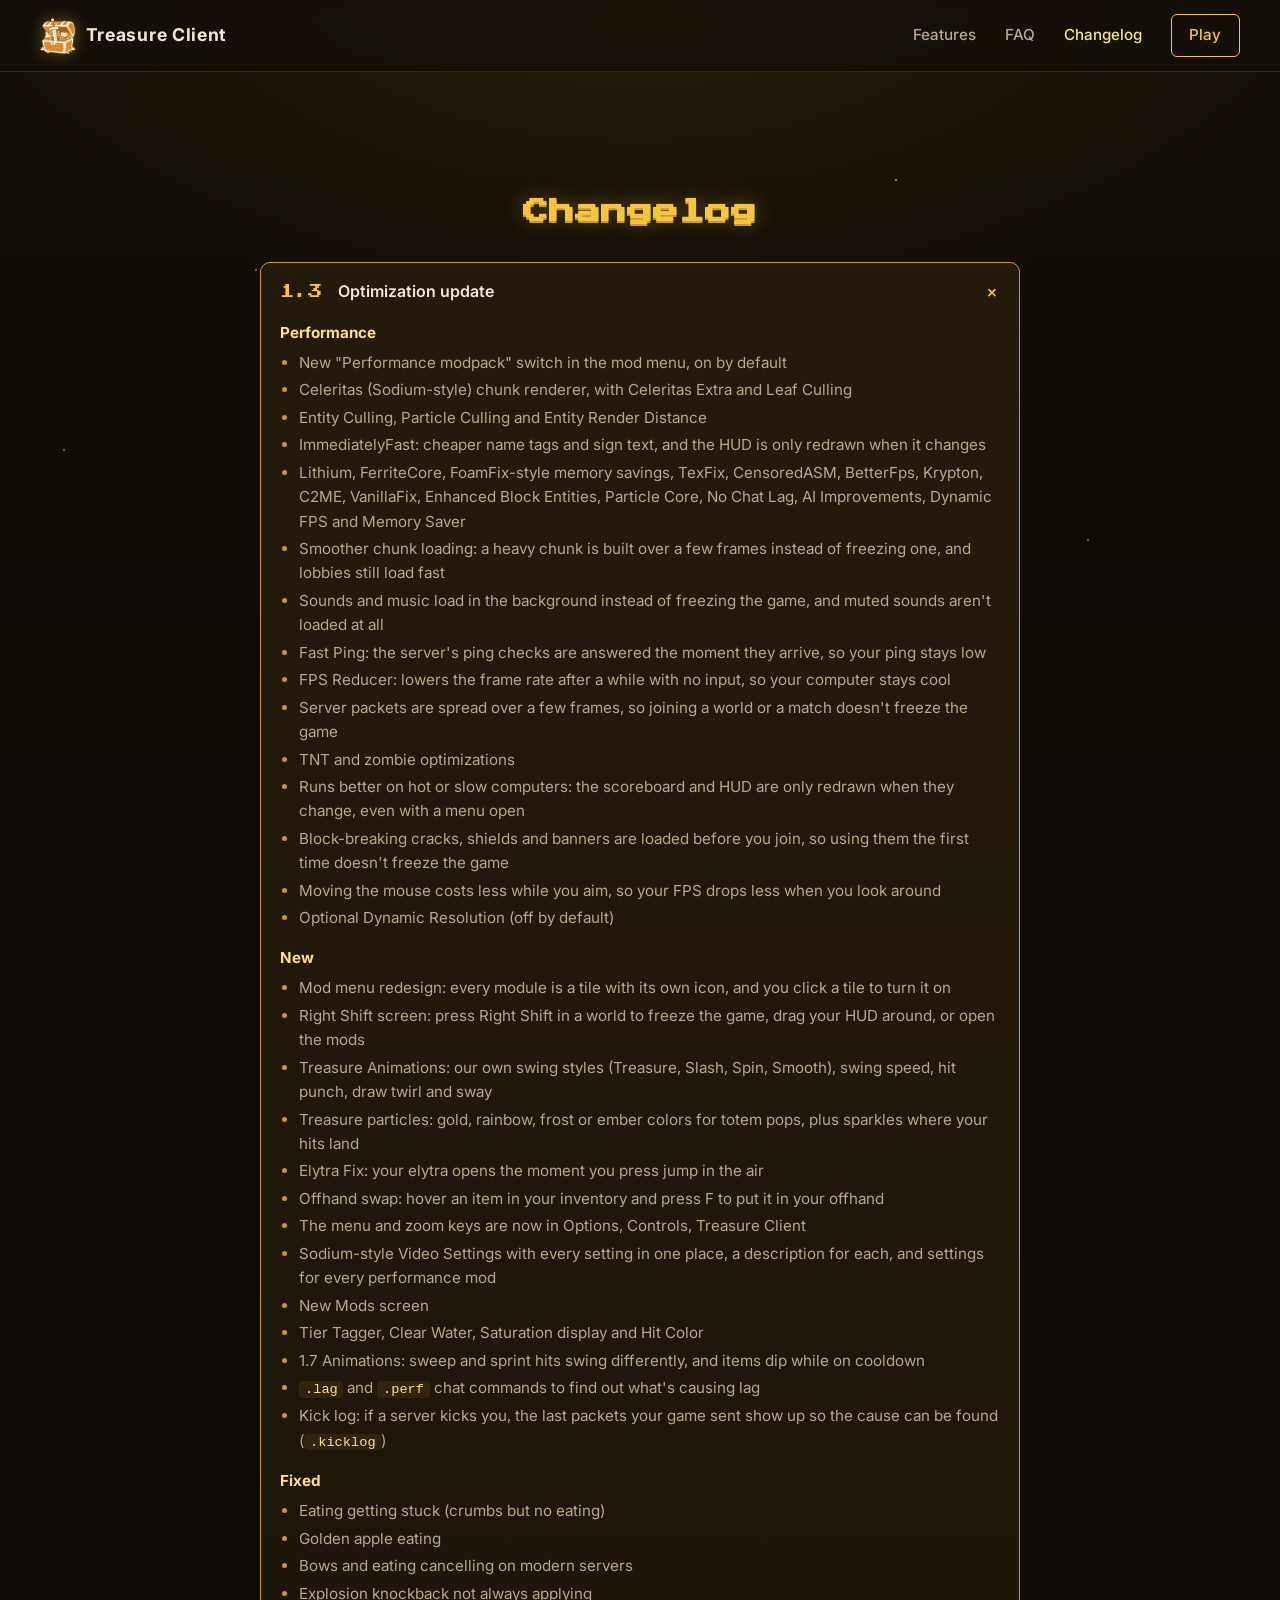
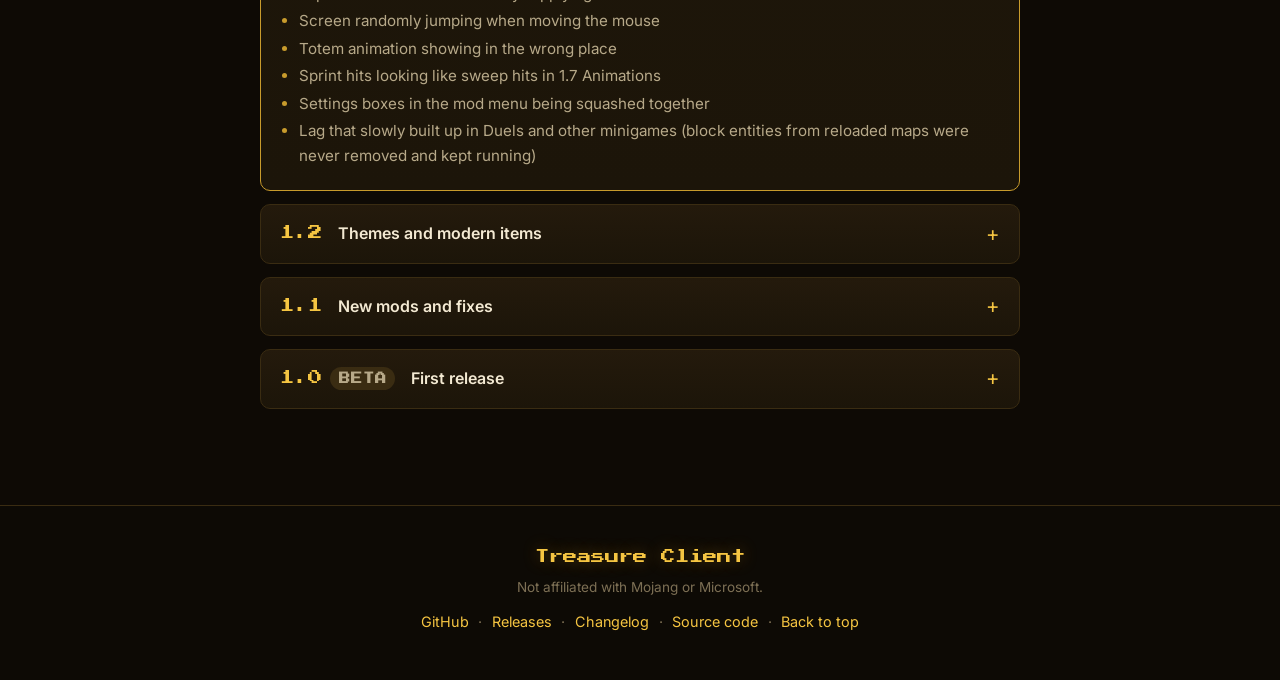
==== changelog.html @ 0bc5e72f "Re-release 1.3 with the Duels lag fix: Play files and release downloads updated, the fix is listed i" ====
<!DOCTYPE html>
<html lang="en">
<head>
    <meta charset="UTF-8">
    <meta name="viewport" content="width=device-width, initial-scale=1.0">
    <title>Changelog · Treasure Client</title>
    <meta name="description" content="Every Treasure Client update: new mods, performance improvements and fixes for each version.">
    <meta name="robots" content="index, follow">
    <link rel="canonical" href="https://treasureclient.github.io/changelog.html">

    <meta property="og:site_name" content="Treasure Client">
    <meta property="og:title" content="Changelog · Treasure Client">
    <meta property="og:description" content="Every Treasure Client update: new mods, performance improvements and fixes for each version.">
    <meta property="og:type" content="website">
    <meta property="og:url" content="https://treasureclient.github.io/changelog.html">
    <meta property="og:image" content="https://treasureclient.github.io/images/main-menu-1.3.jpg">
    <meta name="twitter:card" content="summary_large_image">
    <meta name="theme-color" content="#140f08">


    <link rel="icon" href="favicon.ico" sizes="any">
    <link rel="icon" type="image/png" sizes="32x32" href="images/favicon-32.png">
    <link rel="icon" type="image/png" sizes="192x192" href="images/favicon-192.png">
    <link rel="apple-touch-icon" href="images/apple-touch-icon.png">

    <link rel="preconnect" href="https://fonts.googleapis.com">
    <link rel="preconnect" href="https://fonts.gstatic.com" crossorigin>
    <link href="https://fonts.googleapis.com/css2?family=Press+Start+2P&family=Cinzel:wght@600;700&family=Cinzel+Decorative:wght@900&family=Inter:wght@400;500;600;700&display=swap" rel="stylesheet">
    <link rel="stylesheet" href="style.css">
</head>
<body>
    <div class="starfield" aria-hidden="true"></div>

    <header class="nav">
        <a href="./" class="nav__brand">
            <img class="nav__brand-mark" src="images/logo.png" width="92" height="92" alt="">
            <span class="nav__brand-text">Treasure Client</span>
        </a>
        <nav class="nav__links" aria-label="Primary">
            <a href="features.html">Features</a>
            <a href="faq.html">FAQ</a>
            <a href="changelog.html" aria-current="page">Changelog</a>
            <a class="nav__cta" href="play.html">Play</a>
        </nav>
    </header>

    <main id="top" class="page">
        <section class="changelog" id="changelog">
            <h2 class="section-title">Changelog</h2>
            <div class="changelog__list">
                <details class="change" open>
                    <summary><span class="change__ver">1.3</span><span class="change__name">Optimization update</span></summary>
                    <div class="change__body">
                        <h4>Performance</h4>
                        <ul>
                            <li>New "Performance modpack" switch in the mod menu, on by default</li>
                            <li>Celeritas (Sodium-style) chunk renderer, with Celeritas Extra and Leaf Culling</li>
                            <li>Entity Culling, Particle Culling and Entity Render Distance</li>
                            <li>ImmediatelyFast: cheaper name tags and sign text, and the HUD is only redrawn when it changes</li>
                            <li>Lithium, FerriteCore, FoamFix-style memory savings, TexFix, CensoredASM, BetterFps, Krypton, C2ME, VanillaFix, Enhanced Block Entities, Particle Core, No Chat Lag, AI Improvements, Dynamic FPS and Memory Saver</li>
                            <li>Smoother chunk loading: a heavy chunk is built over a few frames instead of freezing one, and lobbies still load fast</li>
                            <li>Sounds and music load in the background instead of freezing the game, and muted sounds aren't loaded at all</li>
                            <li>Fast Ping: the server's ping checks are answered the moment they arrive, so your ping stays low</li>
                            <li>FPS Reducer: lowers the frame rate after a while with no input, so your computer stays cool</li>
                            <li>Server packets are spread over a few frames, so joining a world or a match doesn't freeze the game</li>
                            <li>TNT and zombie optimizations</li>
                            <li>Runs better on hot or slow computers: the scoreboard and HUD are only redrawn when they change, even with a menu open</li>
                            <li>Block-breaking cracks, shields and banners are loaded before you join, so using them the first time doesn't freeze the game</li>
                            <li>Moving the mouse costs less while you aim, so your FPS drops less when you look around</li>
                            <li>Optional Dynamic Resolution (off by default)</li>
                        </ul>
                        <h4>New</h4>
                        <ul>
                            <li>Mod menu redesign: every module is a tile with its own icon, and you click a tile to turn it on</li>
                            <li>Right Shift screen: press Right Shift in a world to freeze the game, drag your HUD around, or open the mods</li>
                            <li>Treasure Animations: our own swing styles (Treasure, Slash, Spin, Smooth), swing speed, hit punch, draw twirl and sway</li>
                            <li>Treasure particles: gold, rainbow, frost or ember colors for totem pops, plus sparkles where your hits land</li>
                            <li>Elytra Fix: your elytra opens the moment you press jump in the air</li>
                            <li>Offhand swap: hover an item in your inventory and press F to put it in your offhand</li>
                            <li>The menu and zoom keys are now in Options, Controls, Treasure Client</li>
                            <li>Sodium-style Video Settings with every setting in one place, a description for each, and settings for every performance mod</li>
                            <li>New Mods screen</li>
                            <li>Tier Tagger, Clear Water, Saturation display and Hit Color</li>
                            <li>1.7 Animations: sweep and sprint hits swing differently, and items dip while on cooldown</li>
                            <li><code>.lag</code> and <code>.perf</code> chat commands to find out what's causing lag</li>
                            <li>Kick log: if a server kicks you, the last packets your game sent show up so the cause can be found (<code>.kicklog</code>)</li>
                        </ul>
                        <h4>Fixed</h4>
                        <ul>
                            <li>Eating getting stuck (crumbs but no eating)</li>
                            <li>Golden apple eating</li>
                            <li>Bows and eating cancelling on modern servers</li>
                            <li>Explosion knockback not always applying</li>
                            <li>Screen randomly jumping when moving the mouse</li>
                            <li>Totem animation showing in the wrong place</li>
                            <li>Sprint hits looking like sweep hits in 1.7 Animations</li>
                            <li>Settings boxes in the mod menu being squashed together</li>
                            <li>Lag that slowly built up in Duels and other minigames (block entities from reloaded maps were never removed and kept running)</li>
                        </ul>
                    </div>
                </details>
                <details class="change">
                    <summary><span class="change__ver">1.2</span><span class="change__name">Themes and modern items</span></summary>
                    <div class="change__body">
                        <h4>Added mods</h4>
                        <ul>
                            <li>Low Fire</li>
                            <li>Low Shield</li>
                            <li>Small Totem</li>
                            <li>Password Hider</li>
                            <li>ViaVersion</li>
                        </ul>
                        <h4>Mod menu redesign</h4>
                        <ul>
                            <li>New side tabs (Modules, HUD Editor, Themes)</li>
                            <li>New Treasure Client logo</li>
                            <li>Themes: Treasure, Frost, Tropical, Terracotta and Forest</li>
                            <li>Theme backgrounds on the main menu and other menus</li>
                        </ul>
                        <h4>ViaVersion</h4>
                        <ul>
                            <li>Modern blocks and items show up on newer servers</li>
                            <li>Modern items (wind charge, mace, spears, copper and more)</li>
                            <li>Old block and item textures updated to the new ones</li>
                            <li>New potion colors</li>
                            <li>Spears work on newer servers (jab and charge)</li>
                        </ul>
                        <h4>Fixed</h4>
                        <ul>
                            <li>Mod menu scrolling with the mouse wheel</li>
                            <li>Pink potion textures</li>
                            <li>Mods turn on with one click now</li>
                            <li>Netherite armor not showing when worn</li>
                        </ul>
                    </div>
                </details>
                <details class="change">
                    <summary><span class="change__ver">1.1</span><span class="change__name">New mods and fixes</span></summary>
                    <div class="change__body">
                        <h4>Added mods</h4>
                        <ul>
                            <li>No Hurt Cam</li>
                            <li>TNT Timer</li>
                            <li>Smooth Zoom</li>
                        </ul>
                        <h4>Mod menu redesign</h4>
                        <ul>
                            <li>Settings boxes for each mod</li>
                            <li>Reorganized tabs</li>
                        </ul>
                        <h4>Fixed</h4>
                        <ul>
                            <li>Mod menu search</li>
                            <li>Toggle Sprint</li>
                            <li>Toggle Sneak</li>
                            <li>Mods no longer work while turned off</li>
                        </ul>
                    </div>
                </details>
                <details class="change">
                    <summary><span class="change__ver">1.0 <span class="badge badge--dim">Beta</span></span><span class="change__name">First release</span></summary>
                    <div class="change__body">
                        <ul>
                            <li>First version of Treasure Client</li>
                            <li>The JS version is very laggy, so use WASM if you can</li>
                        </ul>
                    </div>
                </details>
            </div>
        </section>

    </main>

    <footer class="footer">
        <p class="footer__brand">Treasure Client</p>
        <p class="footer__note">Not affiliated with Mojang or Microsoft.</p>
        <p class="footer__links">
            <a href="https://github.com/TreasureClient/treasureclient.github.io" target="_blank" rel="noopener">GitHub</a>
            <span>·</span>
            <a href="https://github.com/TreasureClient/treasureclient.github.io/releases" target="_blank" rel="noopener">Releases</a>
            <span>·</span>
            <a href="changelog.html">Changelog</a>
            <span>·</span>
            <a href="https://github.com/TreasureClient/Treasure-Client-1.12-src" target="_blank" rel="noopener">Source code</a>
            <span>·</span>
            <a href="#top">Back to top</a>
        </p>
    </footer>

</body>
</html>
---- style.css ----
/* =========================================================
   Treasure Client — landing page styles
   Theme: warm near-black background, gold accents,
   pixel-font branding inspired by the in-game title screen.
   ========================================================= */

:root {
    /* Core palette */
    --bg:          #140f08;   /* deep warm brown-black */
    --bg-2:        #1c1509;   /* slightly lighter panel */
    --bg-3:        #241a0c;   /* card surface */
    --border:      #3a2c12;   /* subtle warm border */

    /* Gold accents */
    --gold:        #f5c542;   /* primary gold */
    --gold-bright: #ffe08a;   /* highlight */
    --gold-deep:   #c89b2c;   /* shadow / pressed */
    --gold-glow:   rgba(245, 197, 66, 0.35);

    /* Text */
    --text:        #f3e9d2;
    --text-dim:    #b7a989;
    --text-faint:  #7d7055;

    /* Fonts */
    --font-pixel:  'Press Start 2P', monospace;
    --font-title:  'Cinzel Decorative', 'Cinzel', Georgia, serif;
    --font-title-2: 'Cinzel', Georgia, serif;
    --font-body:   'Inter', system-ui, -apple-system, 'Segoe UI', sans-serif;

    /* Layout */
    --maxw: 1080px;
    --radius: 10px;
}

* { box-sizing: border-box; }

html { scroll-behavior: smooth; background: #0e0a05; }

body {
    margin: 0;
    min-height: 100vh;
    font-family: var(--font-body);
    color: var(--text);
    background:
        radial-gradient(1200px 700px at 50% -10%, #2a1f0d 0%, transparent 60%),
        linear-gradient(180deg, #140f08 0%, #0e0a05 100%);
    background-attachment: fixed;
    line-height: 1.6;
    overflow-x: hidden;
}

a { color: var(--gold); text-decoration: none; transition: color .18s ease; }
a:hover { color: var(--gold-bright); }

img { max-width: 100%; display: block; }

/* ---------------------------------------------------------
   Gold star field (the little particles in the screenshot)
   --------------------------------------------------------- */
.starfield {
    position: fixed;
    inset: 0;
    z-index: 0;
    pointer-events: none;
    background-image:
        radial-gradient(1.5px 1.5px at 20% 30%, var(--gold) 50%, transparent 51%),
        radial-gradient(1.5px 1.5px at 70% 20%, var(--gold-bright) 50%, transparent 51%),
        radial-gradient(1px 1px   at 40% 70%, var(--gold-deep) 50%, transparent 51%),
        radial-gradient(1.5px 1.5px at 85% 60%, var(--gold) 50%, transparent 51%),
        radial-gradient(1px 1px   at 10% 80%, var(--gold-bright) 50%, transparent 51%),
        radial-gradient(1.5px 1.5px at 55% 45%, var(--gold-deep) 50%, transparent 51%),
        radial-gradient(1px 1px   at 90% 15%, var(--gold) 50%, transparent 51%),
        radial-gradient(1.5px 1.5px at 30% 90%, var(--gold-bright) 50%, transparent 51%),
        radial-gradient(1px 1px   at 65% 85%, var(--gold-deep) 50%, transparent 51%),
        radial-gradient(1.5px 1.5px at 5% 50%, var(--gold) 50%, transparent 51%);
    background-size: 100% 100%;
    opacity: .5;
    animation: twinkle 6s ease-in-out infinite alternate;
}

@keyframes twinkle {
    from { opacity: .30; }
    to   { opacity: .60; }
}

/* ---------------------------------------------------------
   Navigation
   --------------------------------------------------------- */
.nav {
    position: sticky;
    top: 0;
    z-index: 10;
    display: flex;
    align-items: center;
    justify-content: space-between;
    gap: 1rem;
    padding: 0.9rem clamp(1rem, 4vw, 2.5rem);
    background: rgba(20, 15, 8, 0.78);
    backdrop-filter: blur(8px);
    border-bottom: 1px solid var(--border);
}

.nav__brand {
    display: inline-flex;
    align-items: center;
    gap: 0.6rem;
    color: var(--text);
}

.nav__brand-mark {
    width: 2.25rem;
    height: 2.25rem;
    object-fit: contain;
    filter: drop-shadow(0 0 8px var(--gold-glow));
}

.nav__brand-text {
    font-weight: 700;
    letter-spacing: 0.04em;
    font-size: 1.1rem;
}

.nav__links {
    display: flex;
    align-items: center;
    gap: clamp(0.8rem, 2.5vw, 1.8rem);
}

.nav__links a { color: var(--text-dim); font-weight: 500; font-size: 0.95rem; }
.nav__links a:hover { color: var(--gold-bright); }
.nav__links a[aria-current="page"]:not(.nav__cta) { color: var(--gold-bright); }
.nav__cta[aria-current="page"] { background: var(--gold); color: var(--bg) !important; }

/* pages other than home: leave room under the nav */
main.page { min-height: calc(100vh - 220px); padding-top: 1.5rem; }

.nav__cta {
    padding: 0.5rem 1.1rem;
    border: 1px solid var(--gold);
    border-radius: 6px;
    color: var(--gold) !important;
    font-weight: 600;
}
.nav__cta:hover {
    background: var(--gold);
    color: var(--bg) !important;
    box-shadow: 0 0 16px var(--gold-glow);
}

/* ---------------------------------------------------------
   Shared containers & section headings
   --------------------------------------------------------- */
main { position: relative; z-index: 1; }

section {
    max-width: var(--maxw);
    margin: 0 auto;
    padding: clamp(3rem, 8vw, 6rem) clamp(1rem, 4vw, 2rem);
}

.section-title {
    font-family: var(--font-pixel);
    font-size: clamp(1rem, 3.5vw, 1.6rem);
    color: var(--gold);
    text-align: center;
    margin: 0 0 2rem;
    text-shadow: 0 2px 0 var(--gold-deep), 0 0 20px var(--gold-glow);
    line-height: 1.5;
}

.section-subtitle {
    text-align: center;
    color: var(--text-dim);
    margin: 0 auto 2.5rem;
    max-width: 48ch;
}

/* ---------------------------------------------------------
   Hero
   --------------------------------------------------------- */
.hero {
    max-width: 1560px;
    display: grid;
    grid-template-columns: minmax(0, 0.75fr) minmax(0, 1.25fr);
    align-items: center;
    gap: clamp(2rem, 4vw, 4rem);
    text-align: center;
    padding-top: clamp(2.5rem, 6vw, 4.5rem);
    padding-bottom: clamp(2.5rem, 6vw, 4.5rem);
}

.hero__text { min-width: 0; display: flex; flex-direction: column; align-items: center; }

.hero__logo {
    margin: 0;
    display: flex;
    flex-direction: column;
    align-items: center;
    gap: 0.5rem;
    font-family: var(--font-title);
    line-height: 1;
}

.hero__logo-main {
    font-size: clamp(2.2rem, 4vw, 4.2rem);
    font-weight: 900;
    letter-spacing: 0.03em;
    /* polished gold: gradient fill with a soft glow behind it */
    background: linear-gradient(180deg, #fff3c4 0%, var(--gold-bright) 30%, var(--gold) 58%, var(--gold-deep) 100%);
    -webkit-background-clip: text;
    background-clip: text;
    color: transparent;
    filter: drop-shadow(0 3px 0 #6b4f12) drop-shadow(0 0 22px var(--gold-glow));
}

.hero__logo-sub {
    font-family: var(--font-title-2);
    font-weight: 700;
    font-size: clamp(1rem, 2vw, 1.7rem);
    color: var(--gold-bright);
    letter-spacing: 0.55em;
    padding-left: 0.55em; /* center the wide letter spacing */
    text-shadow: 0 2px 0 #6b4f12;
}

.hero__tagline {
    font-family: var(--font-title-2);
    font-weight: 600;
    font-size: clamp(1.05rem, 1.6vw, 1.35rem);
    letter-spacing: 0.04em;
    line-height: 1.4;
    color: var(--gold-bright);
    margin: 1.6rem 0 0;
    text-shadow: 0 0 16px var(--gold-glow);
}

.hero__lead {
    max-width: 44ch;
    margin: 1rem auto 0;
    color: var(--text-dim);
    font-size: 1.05rem;
}

/* ---------------------------------------------------------
   Buttons — Minecraft-style bordered panels with gold edges
   --------------------------------------------------------- */
.btn {
    --btn-border: var(--gold);
    display: inline-flex;
    align-items: center;
    justify-content: center;
    font-family: var(--font-body);
    font-weight: 600;
    font-size: 1rem;
    padding: 0.85rem 1.6rem;
    border-radius: var(--radius);
    border: 2px solid var(--btn-border);
    cursor: pointer;
    transition: transform .12s ease, box-shadow .18s ease, background .18s ease, color .18s ease;
    letter-spacing: 0.02em;
}

.btn--lg { padding: 1rem 2rem; font-size: 1.05rem; }

.btn--primary {
    background: linear-gradient(180deg, var(--gold-bright) 0%, var(--gold) 55%, var(--gold-deep) 100%);
    color: #2a1d02;
    border-color: var(--gold-bright);
    box-shadow: 0 4px 0 var(--gold-deep), 0 0 22px var(--gold-glow);
    text-shadow: 0 1px 0 rgba(255, 255, 255, 0.35);
}
.btn--primary:hover {
    transform: translateY(-2px);
    box-shadow: 0 6px 0 var(--gold-deep), 0 0 30px var(--gold-glow);
    color: #2a1d02;
}
.btn--primary:active {
    transform: translateY(2px);
    box-shadow: 0 1px 0 var(--gold-deep), 0 0 18px var(--gold-glow);
}

.btn--ghost {
    background: rgba(245, 197, 66, 0.05);
    color: var(--gold);
    border-color: var(--border);
}
.btn--ghost:hover {
    border-color: var(--gold);
    background: rgba(245, 197, 66, 0.12);
    color: var(--gold-bright);
    box-shadow: 0 0 18px var(--gold-glow);
    transform: translateY(-2px);
}

.btn[aria-disabled="true"] { opacity: 0.85; }

/* ---------------------------------------------------------
   Features
   --------------------------------------------------------- */
.feature-grid {
    display: grid;
    grid-template-columns: repeat(auto-fit, minmax(270px, 1fr));
    gap: 1.2rem;
}

.feature-card {
    background: linear-gradient(180deg, var(--bg-3), var(--bg-2));
    border: 1px solid var(--border);
    border-radius: var(--radius);
    padding: 1.6rem;
    transition: transform .18s ease, border-color .18s ease, box-shadow .18s ease;
}
.feature-card:hover {
    transform: translateY(-4px);
    border-color: var(--gold);
    box-shadow: 0 10px 30px rgba(0, 0, 0, 0.4), 0 0 22px var(--gold-glow);
}

.feature-card h3 {
    margin: 0 0 0.5rem;
    color: var(--gold);
    font-size: 1.15rem;
}

.feature-card p {
    margin: 0;
    color: var(--text-dim);
    font-size: 0.95rem;
}

/* ---------------------------------------------------------
   Play / download buttons (top of the page)
   --------------------------------------------------------- */
.get {
    display: flex;
    flex-wrap: wrap;
    justify-content: center;
    gap: 1.2rem 2.5rem;
    margin: 2rem 0 0;
}

.get__buttons { display: flex; flex-wrap: wrap; gap: 0.7rem; justify-content: center; }

.badge {
    display: inline-block;
    padding: 0.15rem 0.55rem;
    border-radius: 999px;
    background: var(--gold);
    color: #2a1d02;
    font-size: 0.7rem;
    font-weight: 700;
    letter-spacing: 0.08em;
    text-transform: uppercase;
}

/* Play and Download sections: one card per version */
section[id] { scroll-margin-top: 70px; }

.versions-section .section-subtitle { margin-bottom: 2rem; }

.versions {
    display: grid;
    grid-template-columns: repeat(auto-fit, minmax(280px, 1fr));
    gap: 1.2rem;
    max-width: 820px;
    margin: 0 auto;
}

.version-card {
    display: flex;
    flex-direction: column;
    align-items: center;
    gap: 0.9rem;
    text-align: center;
    background: linear-gradient(180deg, var(--bg-3), var(--bg-2));
    border: 1px solid var(--border);
    border-radius: var(--radius);
    padding: 1.6rem;
}
.versions--single { grid-template-columns: minmax(0, 420px); justify-content: center; }

.version-card--beta { border-style: dashed; border-color: var(--gold-deep); }

.version-card__kind {
    margin: 0;
    min-height: 1.4rem;
    font-size: 0.8rem;
    font-weight: 600;
    letter-spacing: 0.08em;
    text-transform: uppercase;
    color: var(--text-faint);
}

.version-card__name { margin: 0; color: var(--text); font-size: 1.25rem; }

.version-card__buttons { display: flex; flex-wrap: wrap; gap: 0.7rem; justify-content: center; }

.version-card__note { margin: 0; color: var(--text-faint); font-size: 0.85rem; }

.get__note {
    margin: 1.8rem 0 0;
    color: var(--text-dim);
    font-size: 0.9rem;
}

/* ---------------------------------------------------------
   Screenshot
   --------------------------------------------------------- */
.hero__shot {
    min-width: 0;
    perspective: 1200px;
    animation: shot-in .9s cubic-bezier(.2, .8, .2, 1) both;
}

.shot__frame {
    --rx: 0deg;
    --ry: 0deg;
    --mx: 50%;
    --my: 50%;
    position: relative;
    margin: 0;
    border: 2px solid var(--gold-deep);
    border-radius: 14px;
    overflow: hidden;
    background: var(--bg-2);
    box-shadow: 0 20px 60px rgba(0, 0, 0, 0.55), 0 0 40px rgba(245, 197, 66, 0.10);
    transform: rotateX(var(--rx)) rotateY(var(--ry));
    transition: transform .25s ease-out, box-shadow .35s ease, border-color .35s ease;
    will-change: transform;
}

.shot__frame img {
    width: 100%;
    height: auto;
    transition: transform .6s cubic-bezier(.2, .8, .2, 1);
}

/* gold light that follows the mouse */
.shot__shine {
    position: absolute;
    inset: 0;
    pointer-events: none;
    opacity: 0;
    background: radial-gradient(600px circle at var(--mx) var(--my), rgba(255, 224, 138, 0.22), transparent 45%);
    transition: opacity .35s ease;
}

.shot__frame:hover {
    transform: rotateX(var(--rx)) rotateY(var(--ry)) translateY(-8px);
    border-color: var(--gold);
    box-shadow: 0 34px 80px rgba(0, 0, 0, 0.6), 0 0 60px var(--gold-glow);
}
.shot__frame:hover .shot__shine { opacity: 1; }

@keyframes shot-in {
    from { opacity: 0; transform: translateY(24px); }
    to   { opacity: 1; transform: none; }
}

/* ---------------------------------------------------------
   Changelog
   --------------------------------------------------------- */
.changelog__list {
    max-width: 760px;
    margin: 0 auto;
    display: flex;
    flex-direction: column;
    gap: 0.8rem;
}

.change {
    background: linear-gradient(180deg, var(--bg-3), var(--bg-2));
    border: 1px solid var(--border);
    border-radius: var(--radius);
    overflow: hidden;
    transition: border-color .18s ease;
}
.change[open] { border-color: var(--gold-deep); }

.change summary {
    cursor: pointer;
    list-style: none;
    display: flex;
    align-items: center;
    gap: 1rem;
    padding: 1rem 1.2rem;
}
.change summary::-webkit-details-marker { display: none; }
.change summary::after {
    content: "+";
    margin-left: auto;
    color: var(--gold);
    font-size: 1.3rem;
    line-height: 1;
    transition: transform .2s ease;
}
.change[open] summary::after { transform: rotate(45deg); }

.change__ver {
    display: inline-flex;
    align-items: center;
    gap: 0.5rem;
    font-family: var(--font-pixel);
    font-size: 0.9rem;
    color: var(--gold);
    white-space: nowrap;
}
.change__name { color: var(--text); font-weight: 600; }
.change summary:hover .change__name { color: var(--gold-bright); }

.change__body { padding: 0 1.2rem 1.2rem; color: var(--text-dim); font-size: 0.95rem; }
.change__intro { margin: 0 0 0.6rem; color: var(--text-faint); }
.change__body h4 { margin: 1rem 0 0.35rem; color: var(--gold-bright); font-size: 0.95rem; }
.change__body h4:first-child { margin-top: 0; }
.change__body ul { margin: 0; padding-left: 1.2rem; }
.change__body li { margin: 0.2rem 0; }
.change__body li::marker { color: var(--gold-deep); }
.change__body code, .faq__item code {
    font-size: 0.9em;
    color: var(--gold-bright);
    background: rgba(245, 197, 66, 0.08);
    padding: 0.05rem 0.35rem;
    border-radius: 4px;
}

.badge--dim { background: var(--border); color: var(--text-dim); }

/* ---------------------------------------------------------
   FAQ
   --------------------------------------------------------- */
.faq__list {
    max-width: 720px;
    margin: 0 auto;
    display: flex;
    flex-direction: column;
    gap: 0.8rem;
}

.faq__item {
    background: var(--bg-2);
    border: 1px solid var(--border);
    border-radius: var(--radius);
    overflow: hidden;
    transition: border-color .18s ease;
}
.faq__item[open] { border-color: var(--gold-deep); }

.faq__item summary {
    cursor: pointer;
    padding: 1rem 1.2rem;
    font-weight: 600;
    color: var(--text);
    list-style: none;
    display: flex;
    justify-content: space-between;
    align-items: center;
    gap: 1rem;
}
.faq__item summary::-webkit-details-marker { display: none; }
.faq__item summary::after {
    content: "+";
    color: var(--gold);
    font-size: 1.3rem;
    line-height: 1;
    transition: transform .2s ease;
}
.faq__item[open] summary::after { transform: rotate(45deg); }
.faq__item summary:hover { color: var(--gold-bright); }

.faq__item p {
    margin: 0;
    padding: 0 1.2rem 1.1rem;
    color: var(--text-dim);
    font-size: 0.95rem;
}

/* ---------------------------------------------------------
   Footer
   --------------------------------------------------------- */
.footer {
    position: relative;
    z-index: 1;
    text-align: center;
    padding: 2.5rem 1rem 3rem;
    border-top: 1px solid var(--border);
    background: rgba(14, 10, 5, 0.6);
}

.footer__brand {
    font-family: var(--font-pixel);
    color: var(--gold);
    font-size: 0.9rem;
    margin: 0 0 0.5rem;
    text-shadow: 0 0 16px var(--gold-glow);
}

.footer__note {
    color: var(--text-faint);
    font-size: 0.85rem;
    margin: 0 0 0.75rem;
}

.footer__links {
    display: flex;
    gap: 0.6rem;
    justify-content: center;
    align-items: center;
    color: var(--text-faint);
    font-size: 0.9rem;
    margin: 0;
}

/* ---------------------------------------------------------
   About (home page, under the hero)
   --------------------------------------------------------- */
.about { padding-top: clamp(1.5rem, 4vw, 3rem); }
.about__lead {
    max-width: 62ch;
    margin: 0 auto 2.5rem;
    text-align: center;
    color: var(--text-dim);
    font-size: 1.08rem;
    line-height: 1.7;
}
.about__stats {
    list-style: none;
    padding: 0;
    margin: 0 auto 3rem;
    display: grid;
    grid-template-columns: repeat(4, minmax(0, 1fr));
    border: 1px solid var(--border);
    border-radius: 12px;
    background: var(--bg-2);
    overflow: hidden;
}
.about__stats li {
    padding: 1.3rem 0.5rem;
    text-align: center;
    border-left: 1px solid var(--border);
}
.about__stats li:first-child { border-left: 0; }
.about__stats strong {
    display: block;
    font-family: var(--font-pixel);
    font-size: clamp(0.9rem, 2.4vw, 1.25rem);
    color: var(--gold);
    text-shadow: 0 0 14px var(--gold-glow);
    margin-bottom: 0.55rem;
}
.about__stats span { color: var(--text-dim); font-size: 0.9rem; }
.about__grid {
    display: grid;
    grid-template-columns: repeat(3, minmax(0, 1fr));
    gap: 1.2rem;
}
.about__item {
    padding: 1.6rem 1.4rem 1.4rem;
    border: 1px solid var(--border);
    border-top: 3px solid var(--gold-deep);
    border-radius: 12px;
    background: linear-gradient(180deg, rgba(245, 197, 66, 0.06), transparent 60%), var(--bg-2);
    transition: transform .2s ease, border-color .2s ease;
}
.about__item:hover { transform: translateY(-4px); border-top-color: var(--gold); }
.about__icon { display: block; font-size: 1.7rem; margin-bottom: 0.7rem; }
.about__item h3 { margin: 0 0 0.5rem; color: var(--gold-bright); font-size: 1.05rem; }
.about__item p { margin: 0; color: var(--text-dim); line-height: 1.6; font-size: 0.95rem; }
.about__cta {
    display: flex;
    flex-wrap: wrap;
    justify-content: center;
    gap: 0.8rem;
    margin-top: 2.5rem;
}
@media (max-width: 800px) {
    .about__grid { grid-template-columns: minmax(0, 1fr); }
    .about__stats { grid-template-columns: repeat(2, minmax(0, 1fr)); }
    .about__stats li:nth-child(3) { border-left: 0; }
    .about__stats li:nth-child(n+3) { border-top: 1px solid var(--border); }
}

/* ---------------------------------------------------------
   Responsive tweaks
   --------------------------------------------------------- */
@media (max-width: 900px) {
    .hero { grid-template-columns: minmax(0, 1fr); }
    .hero__logo-main { font-size: clamp(2.2rem, 10vw, 4.6rem); }
    .hero__logo-sub { font-size: clamp(1rem, 4.5vw, 1.7rem); }
}

@media (max-width: 640px) {
    .nav { flex-wrap: wrap; row-gap: 0.6rem; }
    .nav__links { gap: 0.9rem; flex-wrap: wrap; }
    .nav__links a { font-size: 0.85rem; }
    .nav__cta { padding: 0.35rem 0.8rem; }
    .nav__brand-text { font-size: 1rem; }
    .get__buttons .btn { flex: 1 1 100%; }
    .version-card__buttons .btn { flex: 1 1 100%; }
    .hero__logo-sub { letter-spacing: 0.35em; padding-left: 0.35em; }
    .change summary { flex-wrap: wrap; gap: 0.4rem 1rem; }
}

/* Respect reduced-motion preferences */
@media (prefers-reduced-motion: reduce) {
    .starfield, .hero__shot { animation: none; }
    .shot__frame, .shot__frame img { transition: none; }
    .shot__frame:hover { transform: none; }
    html { scroll-behavior: auto; }
    .btn, .feature-card { transition: none; }
}
[hidden] { display: none !important; }
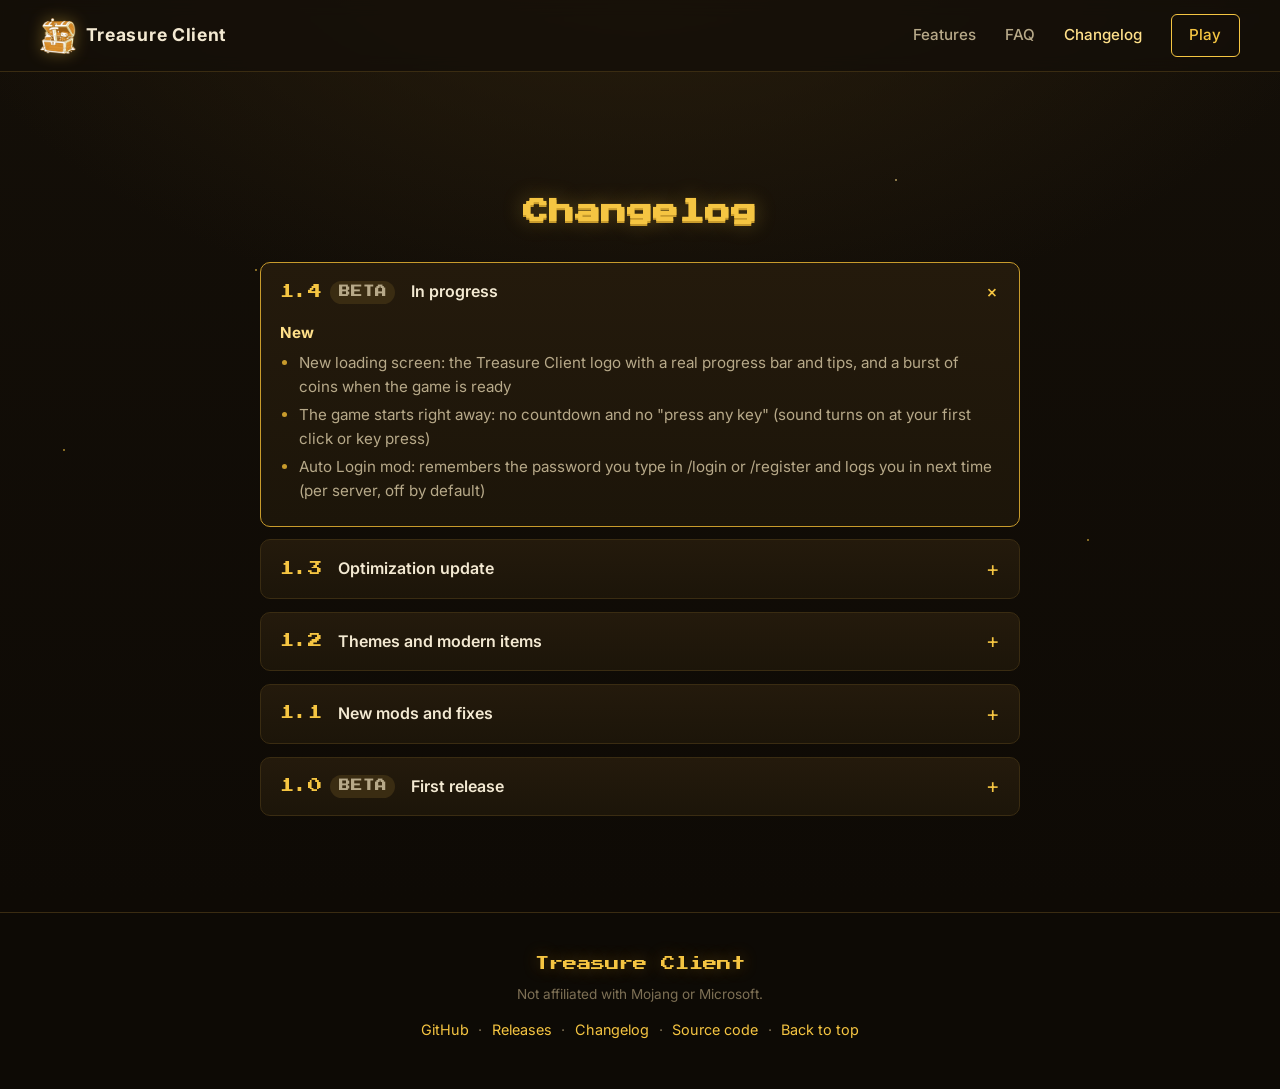
==== commit 4d0c6670: "1.4 Beta is back: Beta card label 1.4 Beta, changelog lists the loading screen and the new Auto Logi" ====
--- a/changelog.html
+++ b/changelog.html
@@ -49,6 +49,17 @@
             <h2 class="section-title">Changelog</h2>
             <div class="changelog__list">
                 <details class="change" open>
+                    <summary><span class="change__ver">1.4 <span class="badge badge--dim">Beta</span></span><span class="change__name">In progress</span></summary>
+                    <div class="change__body">
+                        <h4>New</h4>
+                        <ul>
+                            <li>New loading screen: the Treasure Client logo with a real progress bar and tips, and a burst of coins when the game is ready</li>
+                            <li>The game starts right away: no countdown and no "press any key" (sound turns on at your first click or key press)</li>
+                            <li>Auto Login mod: remembers the password you type in /login or /register and logs you in next time (per server, off by default)</li>
+                        </ul>
+                    </div>
+                </details>
+                <details class="change">
                     <summary><span class="change__ver">1.3</span><span class="change__name">Optimization update</span></summary>
                     <div class="change__body">
                         <h4>Performance</h4>
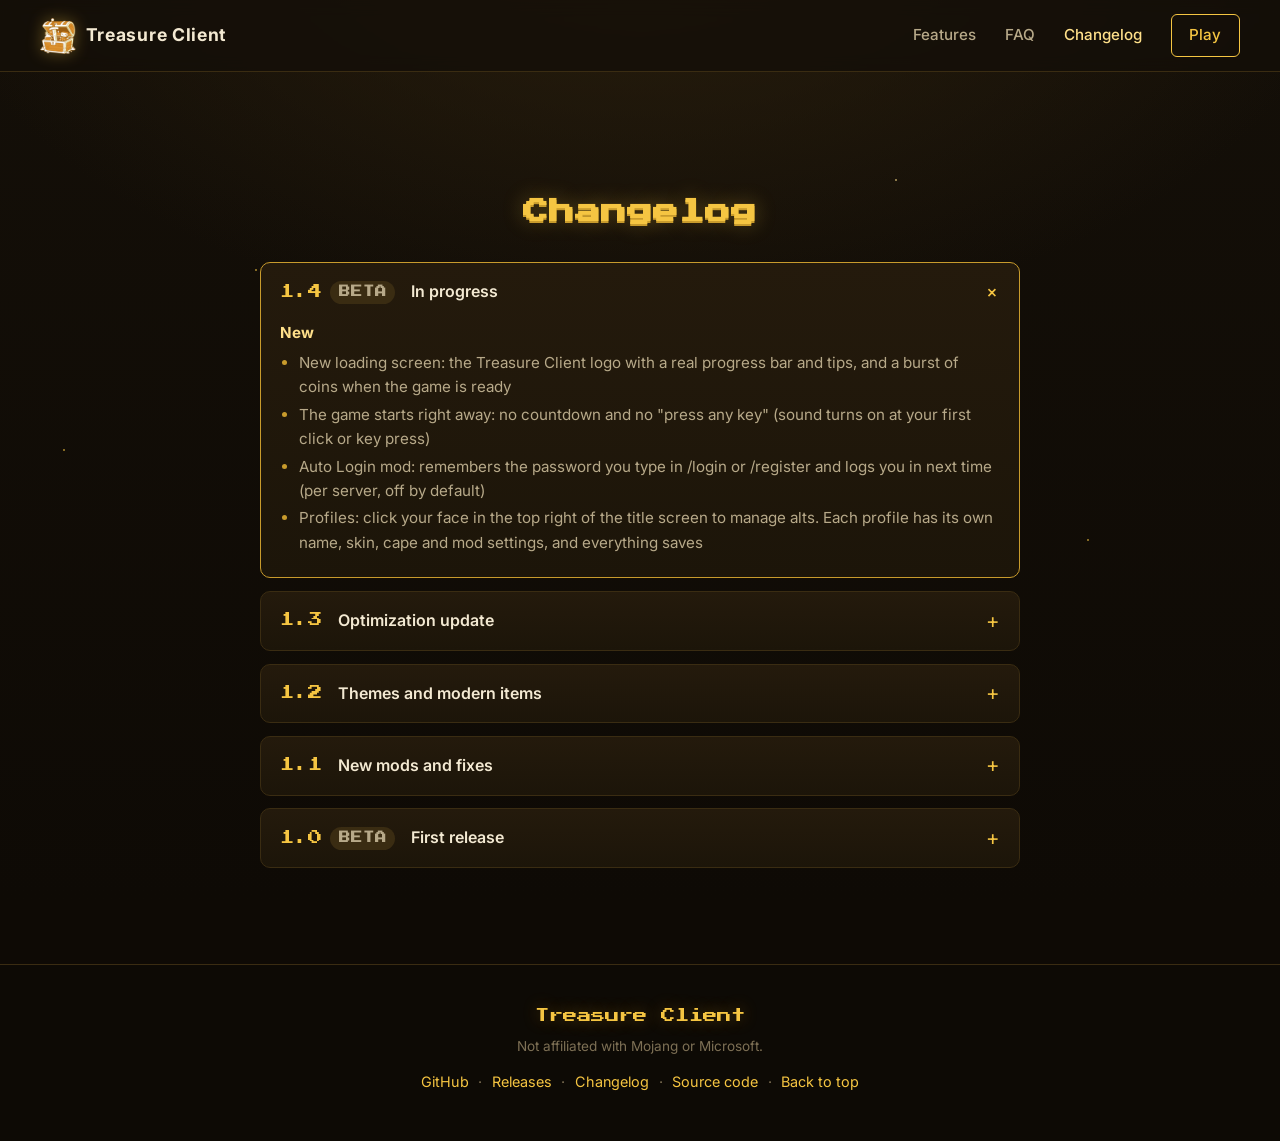
==== commit f328d3d4: "Changelog: Profiles in 1.4 Beta Co-Authored-By: Claude Opus 5.5 <noreply@anthropic.com>" ====
--- a/changelog.html
+++ b/changelog.html
@@ -56,6 +56,7 @@
                             <li>New loading screen: the Treasure Client logo with a real progress bar and tips, and a burst of coins when the game is ready</li>
                             <li>The game starts right away: no countdown and no "press any key" (sound turns on at your first click or key press)</li>
                             <li>Auto Login mod: remembers the password you type in /login or /register and logs you in next time (per server, off by default)</li>
+                            <li>Profiles: click your face in the top right of the title screen to manage alts. Each profile has its own name, skin, cape and mod settings, and everything saves</li>
                         </ul>
                     </div>
                 </details>
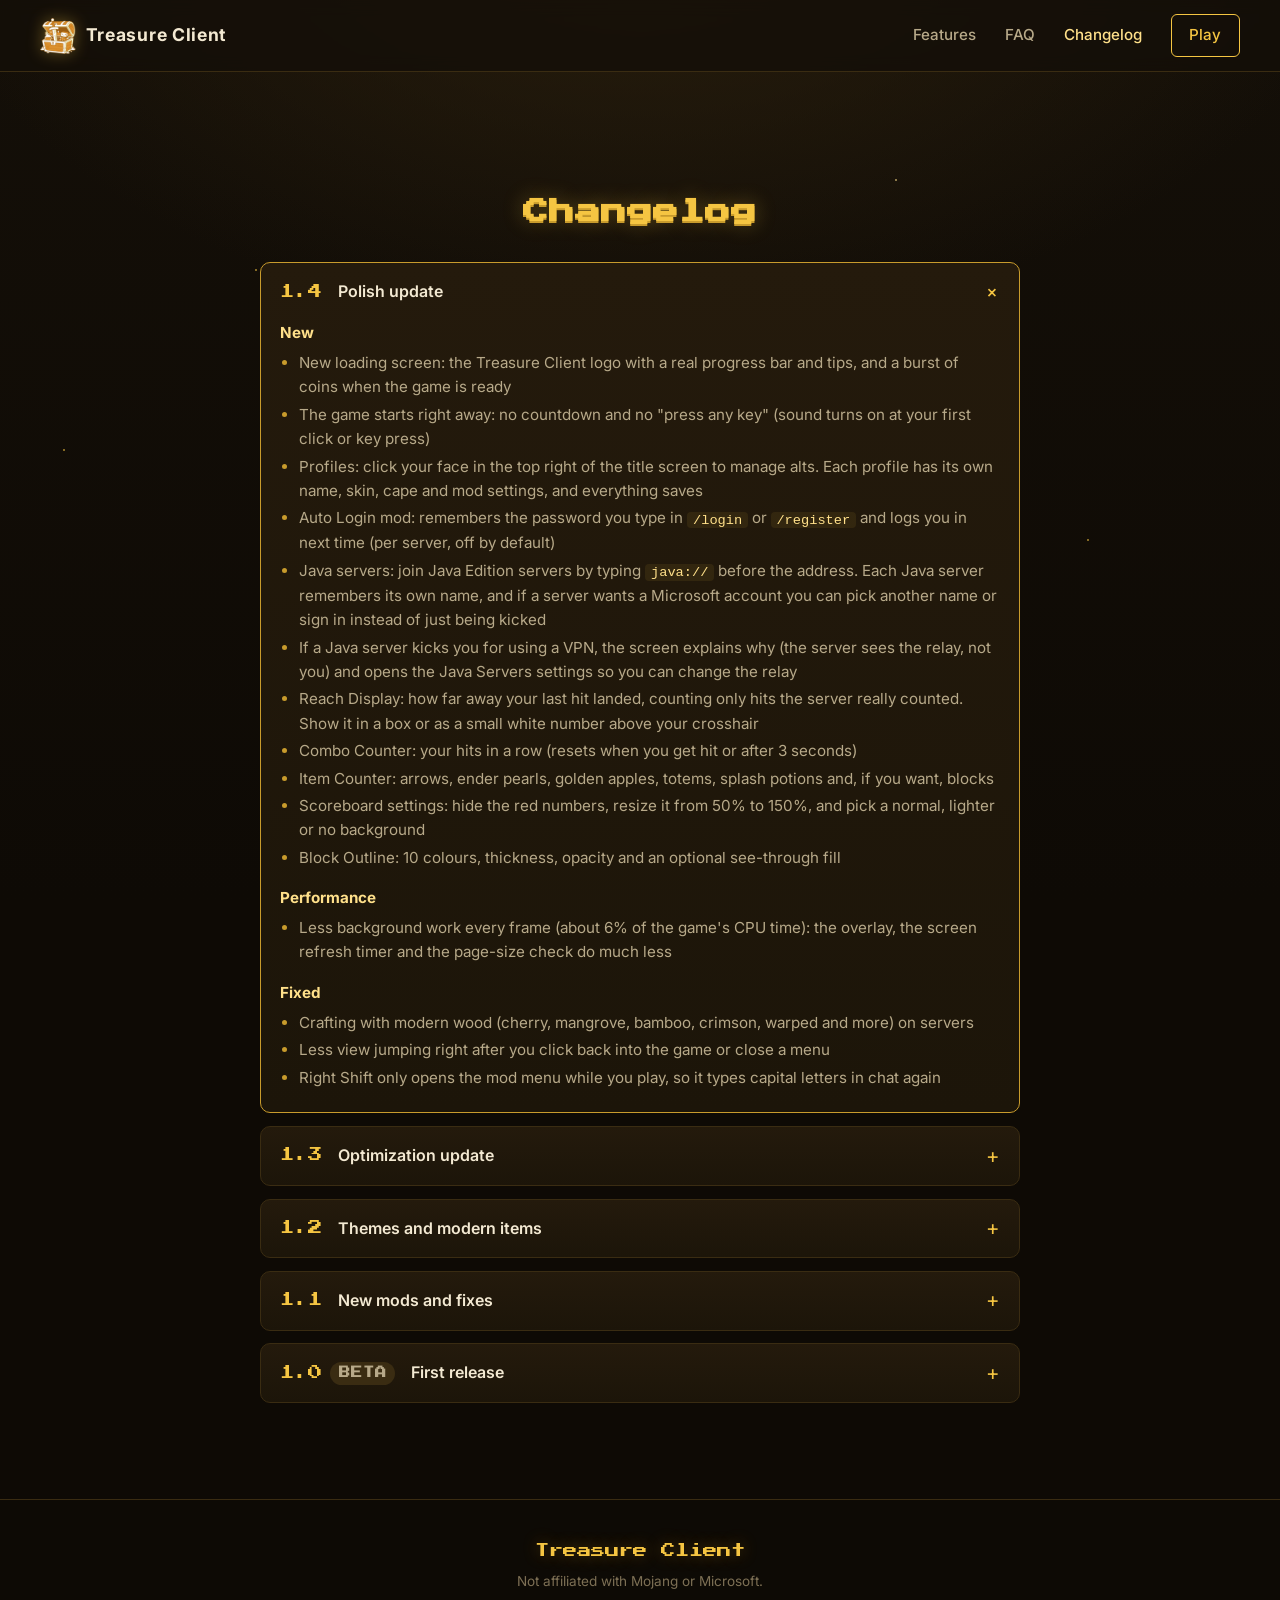
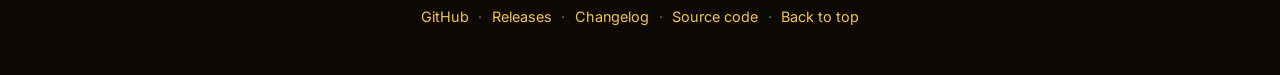
==== commit 5bdcf85f: "Release 1.4: changelog lists everything in 1.4 (Polish update), Play page and download buttons point" ====
--- a/changelog.html
+++ b/changelog.html
@@ -49,14 +49,31 @@
             <h2 class="section-title">Changelog</h2>
             <div class="changelog__list">
                 <details class="change" open>
-                    <summary><span class="change__ver">1.4 <span class="badge badge--dim">Beta</span></span><span class="change__name">In progress</span></summary>
+                    <summary><span class="change__ver">1.4</span><span class="change__name">Polish update</span></summary>
                     <div class="change__body">
                         <h4>New</h4>
                         <ul>
                             <li>New loading screen: the Treasure Client logo with a real progress bar and tips, and a burst of coins when the game is ready</li>
                             <li>The game starts right away: no countdown and no "press any key" (sound turns on at your first click or key press)</li>
-                            <li>Auto Login mod: remembers the password you type in /login or /register and logs you in next time (per server, off by default)</li>
                             <li>Profiles: click your face in the top right of the title screen to manage alts. Each profile has its own name, skin, cape and mod settings, and everything saves</li>
+                            <li>Auto Login mod: remembers the password you type in <code>/login</code> or <code>/register</code> and logs you in next time (per server, off by default)</li>
+                            <li>Java servers: join Java Edition servers by typing <code>java://</code> before the address. Each Java server remembers its own name, and if a server wants a Microsoft account you can pick another name or sign in instead of just being kicked</li>
+                            <li>If a Java server kicks you for using a VPN, the screen explains why (the server sees the relay, not you) and opens the Java Servers settings so you can change the relay</li>
+                            <li>Reach Display: how far away your last hit landed, counting only hits the server really counted. Show it in a box or as a small white number above your crosshair</li>
+                            <li>Combo Counter: your hits in a row (resets when you get hit or after 3 seconds)</li>
+                            <li>Item Counter: arrows, ender pearls, golden apples, totems, splash potions and, if you want, blocks</li>
+                            <li>Scoreboard settings: hide the red numbers, resize it from 50% to 150%, and pick a normal, lighter or no background</li>
+                            <li>Block Outline: 10 colours, thickness, opacity and an optional see-through fill</li>
+                        </ul>
+                        <h4>Performance</h4>
+                        <ul>
+                            <li>Less background work every frame (about 6% of the game's CPU time): the overlay, the screen refresh timer and the page-size check do much less</li>
+                        </ul>
+                        <h4>Fixed</h4>
+                        <ul>
+                            <li>Crafting with modern wood (cherry, mangrove, bamboo, crimson, warped and more) on servers</li>
+                            <li>Less view jumping right after you click back into the game or close a menu</li>
+                            <li>Right Shift only opens the mod menu while you play, so it types capital letters in chat again</li>
                         </ul>
                     </div>
                 </details>
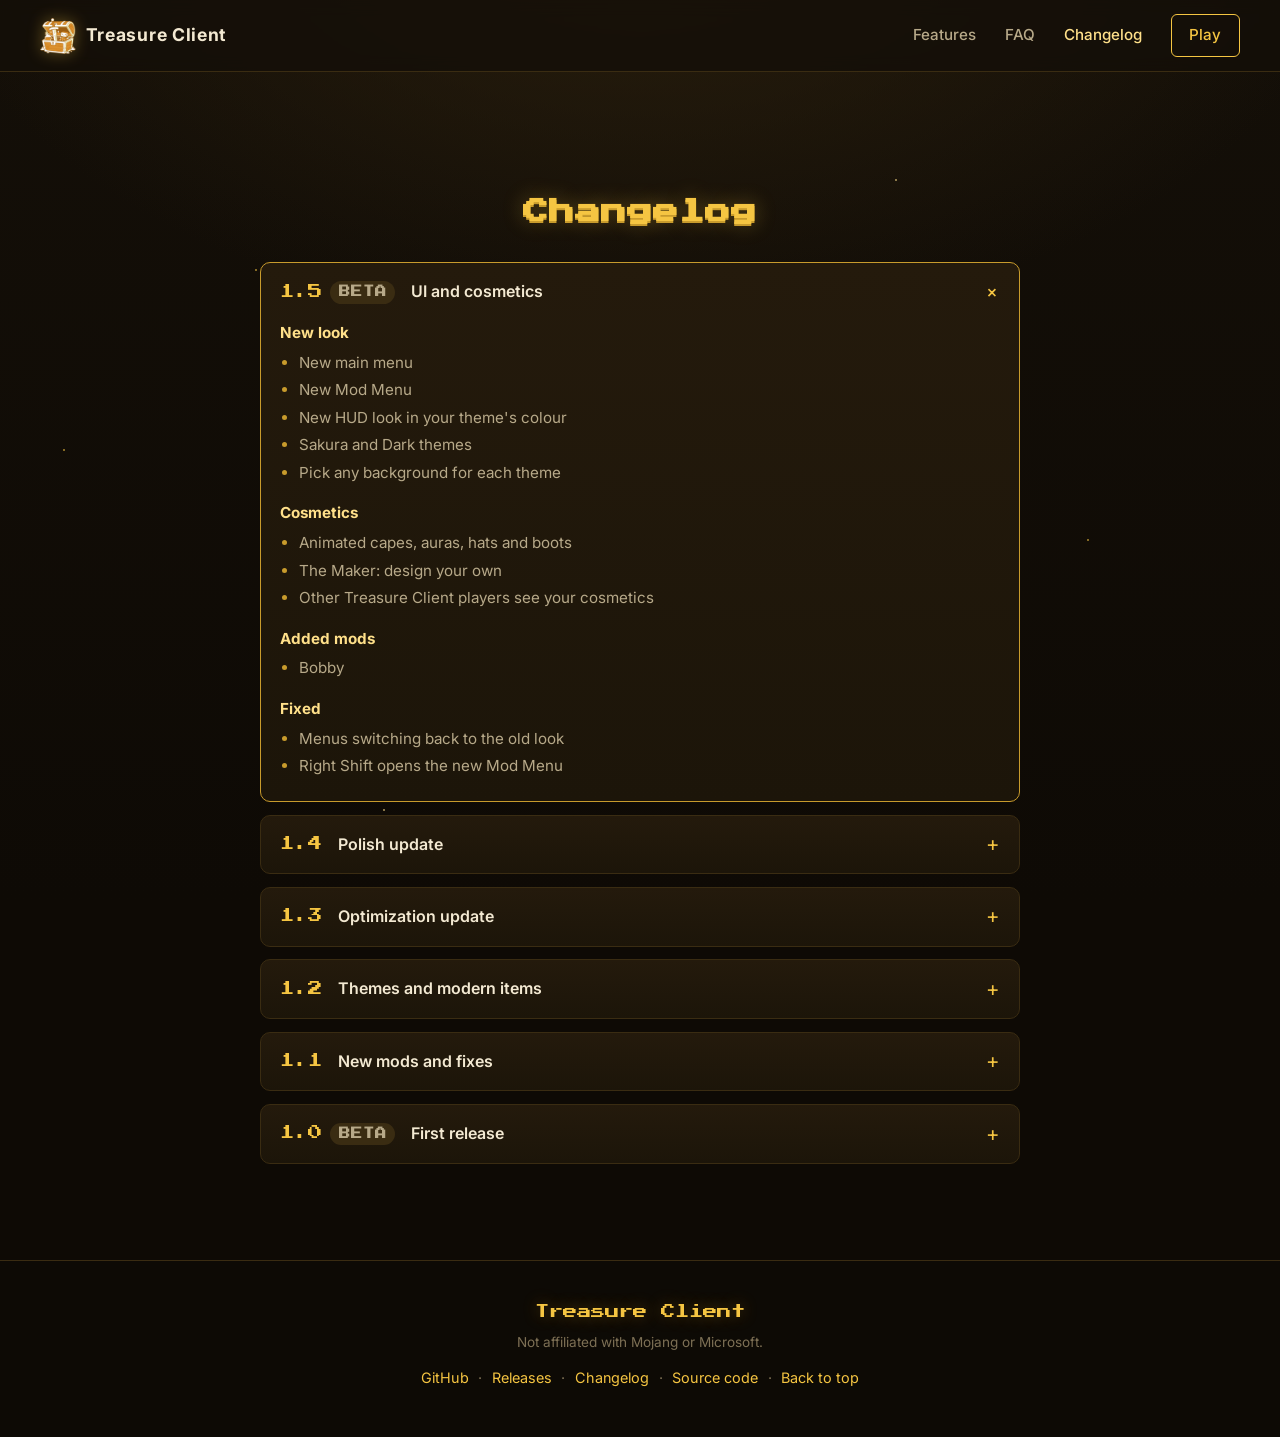
==== commit 7ef08a98: "Shorter changelog: 1.3 and 1.4 now use the same short style as 1.1 and 1.2 (no chat commands or long" ====
--- a/changelog.html
+++ b/changelog.html
@@ -49,82 +49,98 @@
             <h2 class="section-title">Changelog</h2>
             <div class="changelog__list">
                 <details class="change" open>
+                    <summary><span class="change__ver">1.5 <span class="badge badge--dim">Beta</span></span><span class="change__name">UI and cosmetics</span></summary>
+                    <div class="change__body">
+                        <h4>New look</h4>
+                        <ul>
+                            <li>New main menu</li>
+                            <li>New Mod Menu</li>
+                            <li>New HUD look in your theme's colour</li>
+                            <li>Sakura and Dark themes</li>
+                            <li>Pick any background for each theme</li>
+                        </ul>
+                        <h4>Cosmetics</h4>
+                        <ul>
+                            <li>Animated capes, auras, hats and boots</li>
+                            <li>The Maker: design your own</li>
+                            <li>Other Treasure Client players see your cosmetics</li>
+                        </ul>
+                        <h4>Added mods</h4>
+                        <ul>
+                            <li>Bobby</li>
+                        </ul>
+                        <h4>Fixed</h4>
+                        <ul>
+                            <li>Menus switching back to the old look</li>
+                            <li>Right Shift opens the new Mod Menu</li>
+                        </ul>
+                    </div>
+                </details>
+                <details class="change">
                     <summary><span class="change__ver">1.4</span><span class="change__name">Polish update</span></summary>
                     <div class="change__body">
+                        <h4>Added mods</h4>
+                        <ul>
+                            <li>Reach Display</li>
+                            <li>Combo Counter</li>
+                            <li>Item Counter</li>
+                            <li>Block Outline</li>
+                            <li>Scoreboard settings</li>
+                            <li>Auto Login</li>
+                        </ul>
                         <h4>New</h4>
                         <ul>
-                            <li>New loading screen: the Treasure Client logo with a real progress bar and tips, and a burst of coins when the game is ready</li>
-                            <li>The game starts right away: no countdown and no "press any key" (sound turns on at your first click or key press)</li>
-                            <li>Profiles: click your face in the top right of the title screen to manage alts. Each profile has its own name, skin, cape and mod settings, and everything saves</li>
-                            <li>Auto Login mod: remembers the password you type in <code>/login</code> or <code>/register</code> and logs you in next time (per server, off by default)</li>
-                            <li>Java servers: join Java Edition servers by typing <code>java://</code> before the address. Each Java server remembers its own name, and if a server wants a Microsoft account you can pick another name or sign in instead of just being kicked</li>
-                            <li>If a Java server kicks you for using a VPN, the screen explains why (the server sees the relay, not you) and opens the Java Servers settings so you can change the relay</li>
-                            <li>Reach Display: how far away your last hit landed, counting only hits the server really counted. Show it in a box or as a small white number above your crosshair</li>
-                            <li>Combo Counter: your hits in a row (resets when you get hit or after 3 seconds)</li>
-                            <li>Item Counter: arrows, ender pearls, golden apples, totems, splash potions and, if you want, blocks</li>
-                            <li>Scoreboard settings: hide the red numbers, resize it from 50% to 150%, and pick a normal, lighter or no background</li>
-                            <li>Block Outline: 10 colours, thickness, opacity and an optional see-through fill</li>
-                        </ul>
+                            <li>New loading screen</li>
+                            <li>Profiles (switch between alts)</li>
+                            <li>Join Java Edition servers with <code>java://</code></li>
+                        </ul>
+                        <h4>Fixed</h4>
+                        <ul>
+                            <li>Crafting with modern wood on servers</li>
+                            <li>View jumping after closing a menu</li>
+                            <li>Right Shift typing capital letters in chat</li>
+                        </ul>
+                    </div>
+                </details>
+                <details class="change">
+                    <summary><span class="change__ver">1.3</span><span class="change__name">Optimization update</span></summary>
+                    <div class="change__body">
                         <h4>Performance</h4>
                         <ul>
-                            <li>Less background work every frame (about 6% of the game's CPU time): the overlay, the screen refresh timer and the page-size check do much less</li>
-                        </ul>
-                        <h4>Fixed</h4>
-                        <ul>
-                            <li>Crafting with modern wood (cherry, mangrove, bamboo, crimson, warped and more) on servers</li>
-                            <li>Less view jumping right after you click back into the game or close a menu</li>
-                            <li>Right Shift only opens the mod menu while you play, so it types capital letters in chat again</li>
-                        </ul>
-                    </div>
-                </details>
-                <details class="change">
-                    <summary><span class="change__ver">1.3</span><span class="change__name">Optimization update</span></summary>
-                    <div class="change__body">
-                        <h4>Performance</h4>
-                        <ul>
-                            <li>New "Performance modpack" switch in the mod menu, on by default</li>
-                            <li>Celeritas (Sodium-style) chunk renderer, with Celeritas Extra and Leaf Culling</li>
-                            <li>Entity Culling, Particle Culling and Entity Render Distance</li>
-                            <li>ImmediatelyFast: cheaper name tags and sign text, and the HUD is only redrawn when it changes</li>
-                            <li>Lithium, FerriteCore, FoamFix-style memory savings, TexFix, CensoredASM, BetterFps, Krypton, C2ME, VanillaFix, Enhanced Block Entities, Particle Core, No Chat Lag, AI Improvements, Dynamic FPS and Memory Saver</li>
-                            <li>Smoother chunk loading: a heavy chunk is built over a few frames instead of freezing one, and lobbies still load fast</li>
-                            <li>Sounds and music load in the background instead of freezing the game, and muted sounds aren't loaded at all</li>
-                            <li>Fast Ping: the server's ping checks are answered the moment they arrive, so your ping stays low</li>
-                            <li>FPS Reducer: lowers the frame rate after a while with no input, so your computer stays cool</li>
-                            <li>Server packets are spread over a few frames, so joining a world or a match doesn't freeze the game</li>
-                            <li>TNT and zombie optimizations</li>
-                            <li>Runs better on hot or slow computers: the scoreboard and HUD are only redrawn when they change, even with a menu open</li>
-                            <li>Block-breaking cracks, shields and banners are loaded before you join, so using them the first time doesn't freeze the game</li>
-                            <li>Moving the mouse costs less while you aim, so your FPS drops less when you look around</li>
-                            <li>Optional Dynamic Resolution (off by default)</li>
-                        </ul>
-                        <h4>New</h4>
-                        <ul>
-                            <li>Mod menu redesign: every module is a tile with its own icon, and you click a tile to turn it on</li>
-                            <li>Right Shift screen: press Right Shift in a world to freeze the game, drag your HUD around, or open the mods</li>
-                            <li>Treasure Animations: our own swing styles (Treasure, Slash, Spin, Smooth), swing speed, hit punch, draw twirl and sway</li>
-                            <li>Treasure particles: gold, rainbow, frost or ember colors for totem pops, plus sparkles where your hits land</li>
-                            <li>Elytra Fix: your elytra opens the moment you press jump in the air</li>
-                            <li>Offhand swap: hover an item in your inventory and press F to put it in your offhand</li>
-                            <li>The menu and zoom keys are now in Options, Controls, Treasure Client</li>
-                            <li>Sodium-style Video Settings with every setting in one place, a description for each, and settings for every performance mod</li>
+                            <li>Performance modpack (on by default)</li>
+                            <li>Celeritas (Sodium-style) chunk renderer</li>
+                            <li>Entity Culling, Particle Culling, ImmediatelyFast, Lithium, FerriteCore and more</li>
+                            <li>Smoother chunk loading</li>
+                            <li>Sounds and music load in the background</li>
+                            <li>Less freezing when joining a server</li>
+                        </ul>
+                        <h4>Added mods</h4>
+                        <ul>
+                            <li>Treasure Animations</li>
+                            <li>Treasure Particles</li>
+                            <li>1.7 Animations</li>
+                            <li>Elytra Fix</li>
+                            <li>Tier Tagger</li>
+                            <li>Clear Water</li>
+                            <li>Saturation Display</li>
+                            <li>Hit Color</li>
+                            <li>Offhand Swap (press F in your inventory)</li>
+                        </ul>
+                        <h4>Mod menu redesign</h4>
+                        <ul>
+                            <li>Mod tiles with icons</li>
+                            <li>Right Shift screen to move your HUD</li>
+                            <li>Sodium-style Video Settings</li>
                             <li>New Mods screen</li>
-                            <li>Tier Tagger, Clear Water, Saturation display and Hit Color</li>
-                            <li>1.7 Animations: sweep and sprint hits swing differently, and items dip while on cooldown</li>
-                            <li><code>.lag</code> and <code>.perf</code> chat commands to find out what's causing lag</li>
-                            <li>Kick log: if a server kicks you, the last packets your game sent show up so the cause can be found (<code>.kicklog</code>)</li>
-                        </ul>
-                        <h4>Fixed</h4>
-                        <ul>
-                            <li>Eating getting stuck (crumbs but no eating)</li>
-                            <li>Golden apple eating</li>
-                            <li>Bows and eating cancelling on modern servers</li>
-                            <li>Explosion knockback not always applying</li>
-                            <li>Screen randomly jumping when moving the mouse</li>
-                            <li>Totem animation showing in the wrong place</li>
-                            <li>Sprint hits looking like sweep hits in 1.7 Animations</li>
-                            <li>Settings boxes in the mod menu being squashed together</li>
-                            <li>Lag that slowly built up in Duels and other minigames (block entities from reloaded maps were never removed and kept running)</li>
+                        </ul>
+                        <h4>Fixed</h4>
+                        <ul>
+                            <li>Eating getting stuck</li>
+                            <li>Bows and eating on modern servers</li>
+                            <li>Explosion knockback</li>
+                            <li>Screen jumping when moving the mouse</li>
+                            <li>Totem animation in the wrong place</li>
+                            <li>Lag building up in Duels and other minigames</li>
                         </ul>
                     </div>
                 </details>
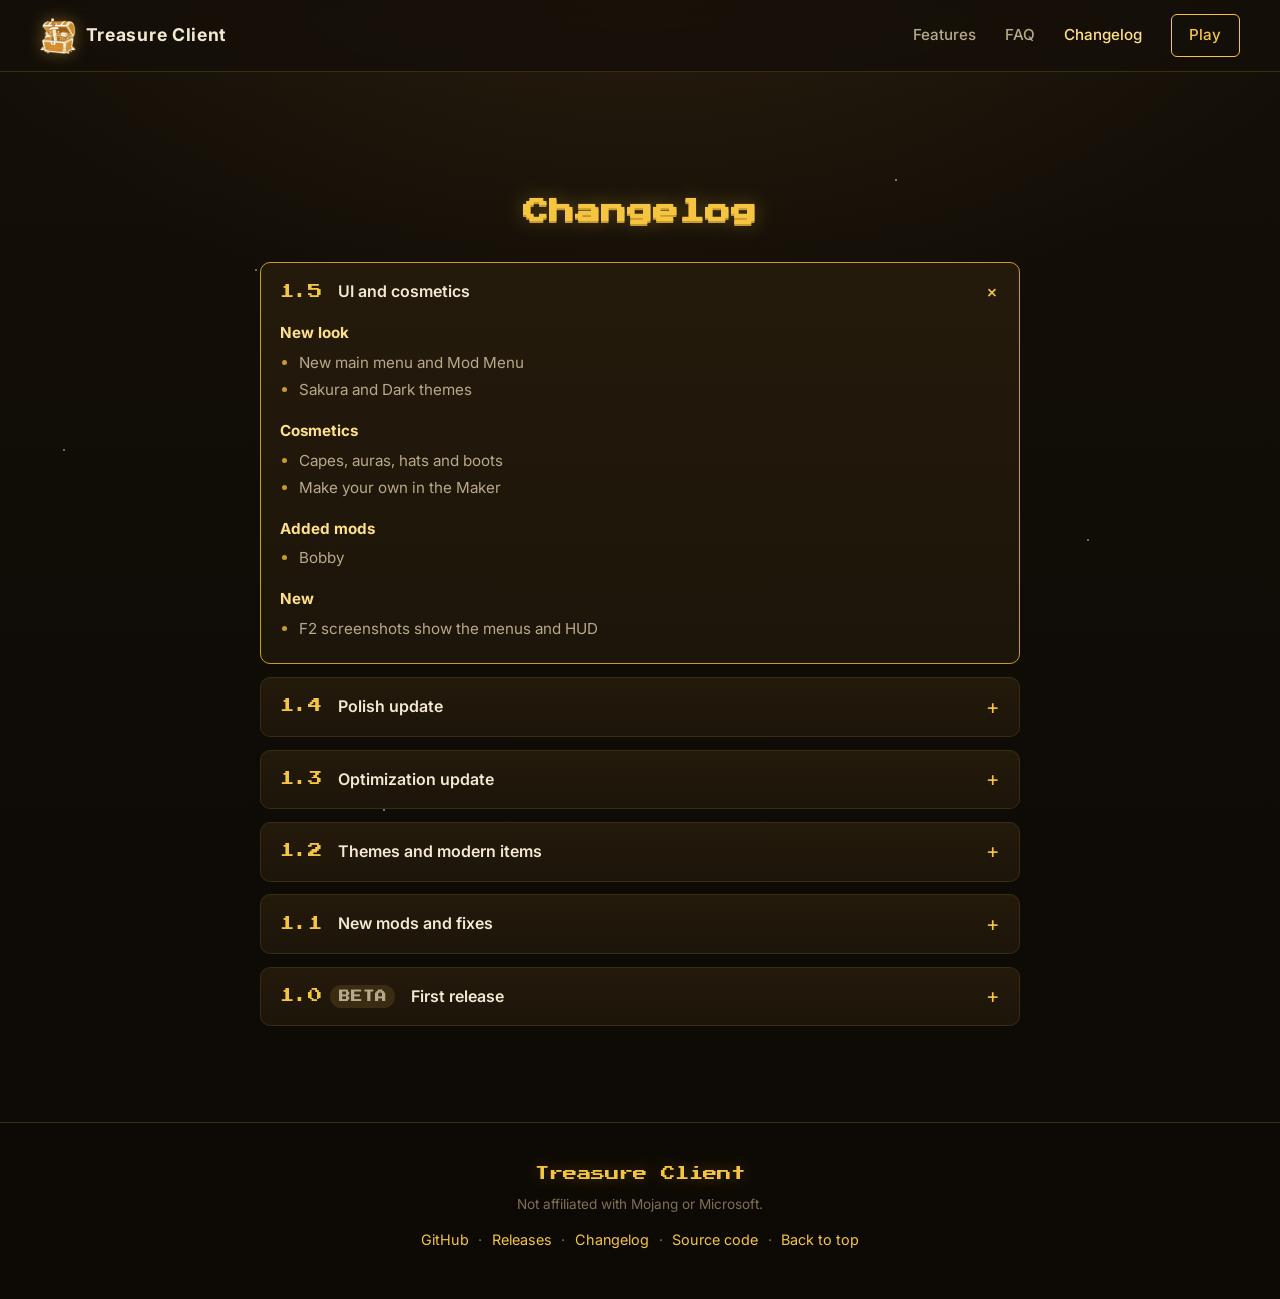
==== commit 006bf0f4: "Treasure Client 1.5 is released. The Play page offers 1.5 (play and download), the WASM and JS versi" ====
--- a/changelog.html
+++ b/changelog.html
@@ -49,30 +49,25 @@
             <h2 class="section-title">Changelog</h2>
             <div class="changelog__list">
                 <details class="change" open>
-                    <summary><span class="change__ver">1.5 <span class="badge badge--dim">Beta</span></span><span class="change__name">UI and cosmetics</span></summary>
+                    <summary><span class="change__ver">1.5</span><span class="change__name">UI and cosmetics</span></summary>
                     <div class="change__body">
                         <h4>New look</h4>
                         <ul>
-                            <li>New main menu</li>
-                            <li>New Mod Menu</li>
-                            <li>New HUD look in your theme's colour</li>
+                            <li>New main menu and Mod Menu</li>
                             <li>Sakura and Dark themes</li>
-                            <li>Pick any background for each theme</li>
                         </ul>
                         <h4>Cosmetics</h4>
                         <ul>
-                            <li>Animated capes, auras, hats and boots</li>
-                            <li>The Maker: design your own</li>
-                            <li>Other Treasure Client players see your cosmetics</li>
+                            <li>Capes, auras, hats and boots</li>
+                            <li>Make your own in the Maker</li>
                         </ul>
                         <h4>Added mods</h4>
                         <ul>
                             <li>Bobby</li>
                         </ul>
-                        <h4>Fixed</h4>
-                        <ul>
-                            <li>Menus switching back to the old look</li>
-                            <li>Right Shift opens the new Mod Menu</li>
+                        <h4>New</h4>
+                        <ul>
+                            <li>F2 screenshots show the menus and HUD</li>
                         </ul>
                     </div>
                 </details>
@@ -226,7 +221,7 @@
             <span>·</span>
             <a href="changelog.html">Changelog</a>
             <span>·</span>
-            <a href="https://github.com/TreasureClient/Treasure-Client-1.12-src" target="_blank" rel="noopener">Source code</a>
+            <a href="https://github.com/TreasureClient/Treasure-Client-src" target="_blank" rel="noopener">Source code</a>
             <span>·</span>
             <a href="#top">Back to top</a>
         </p>
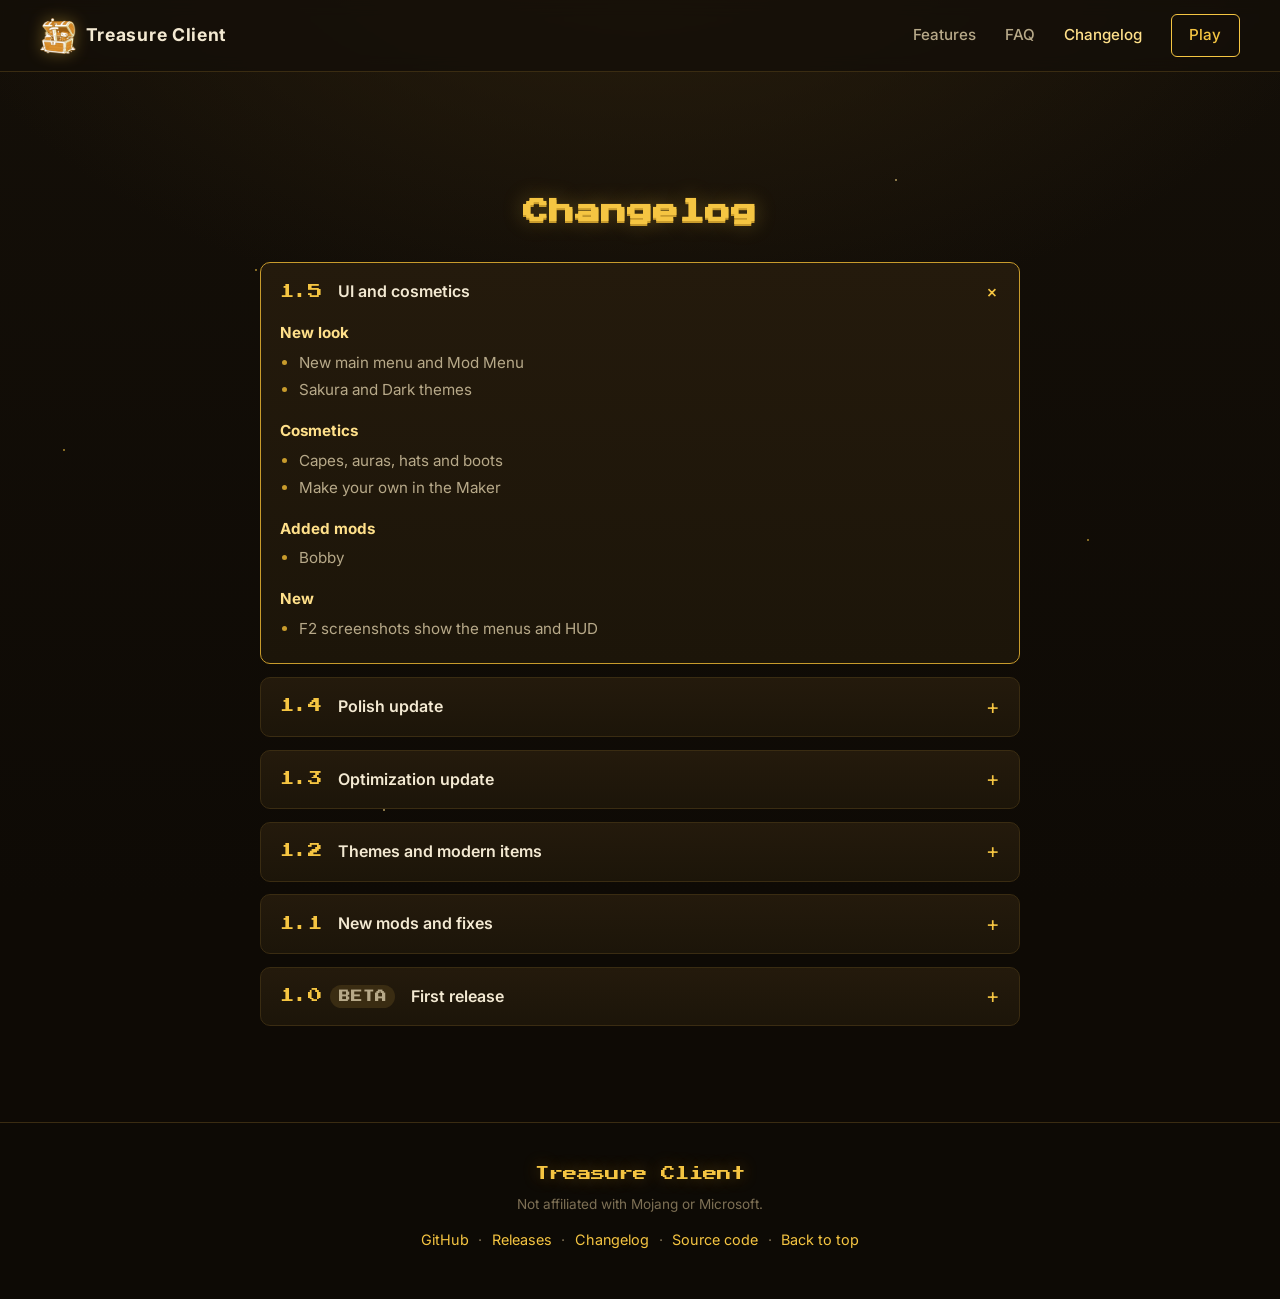
==== commit 6a5faf1f: "New picture on the home page: the 1.5 main menu instead of the 1.3 one. It is also the picture link " ====
--- a/changelog.html
+++ b/changelog.html
@@ -13,7 +13,7 @@
     <meta property="og:description" content="Every Treasure Client update: new mods, performance improvements and fixes for each version.">
     <meta property="og:type" content="website">
     <meta property="og:url" content="https://treasureclient.github.io/changelog.html">
-    <meta property="og:image" content="https://treasureclient.github.io/images/main-menu-1.3.jpg">
+    <meta property="og:image" content="https://treasureclient.github.io/images/main-menu-1.5.jpg">
     <meta name="twitter:card" content="summary_large_image">
     <meta name="theme-color" content="#140f08">
 
